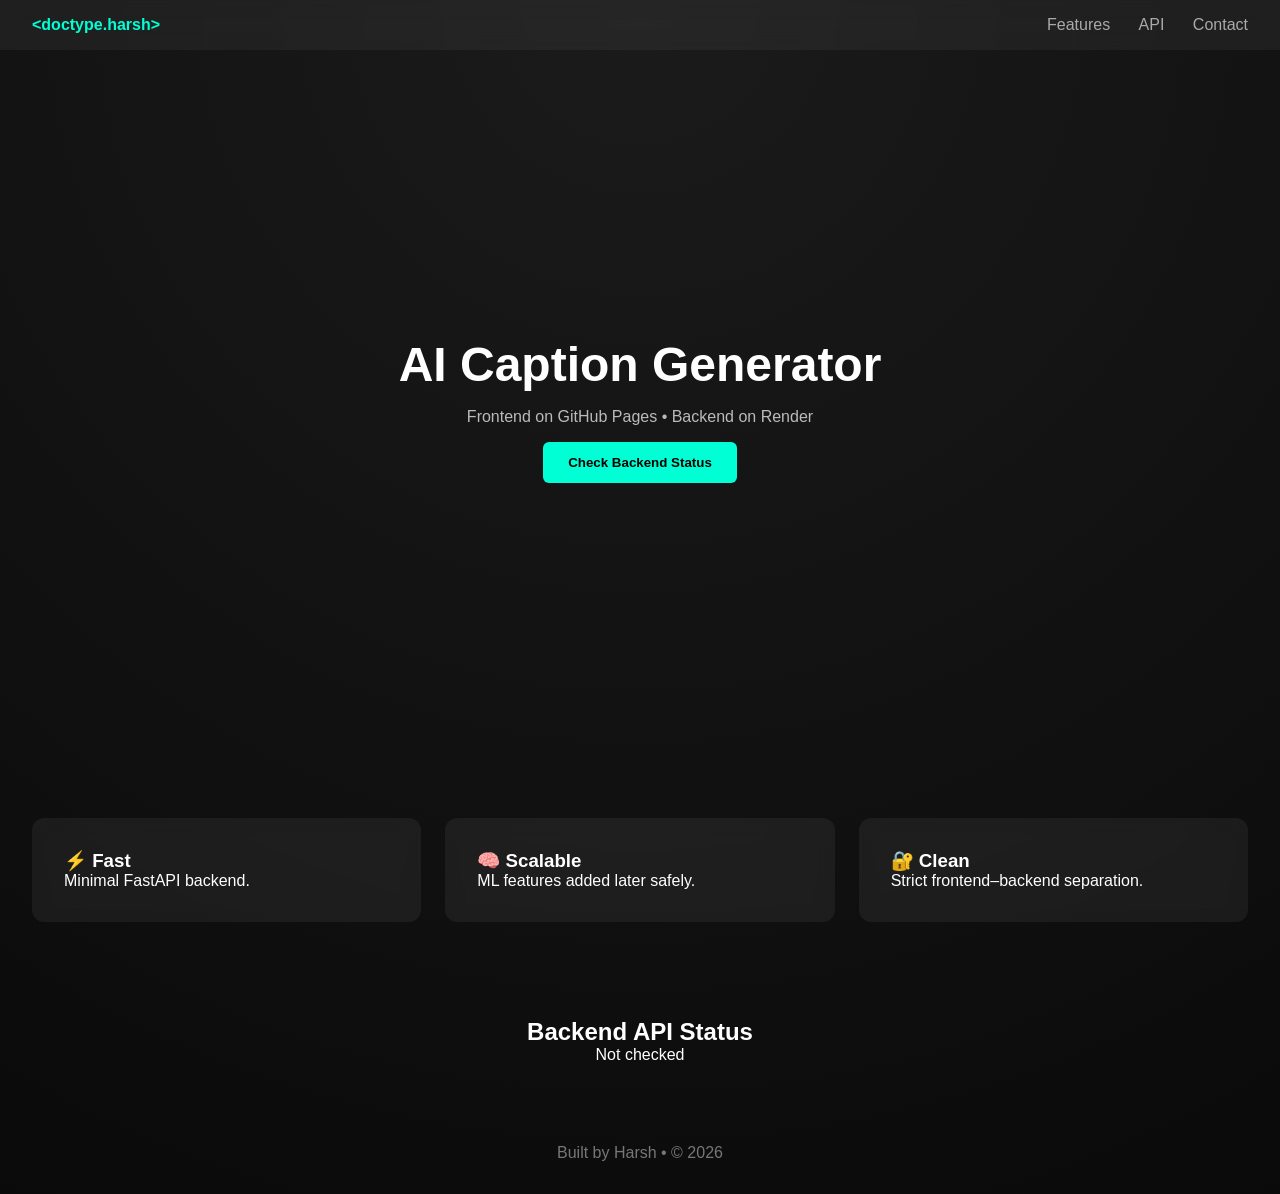
==== docs/index.html @ 2001a4e3 "reset backend to minimal stable version" ====
<!DOCTYPE html>
<html lang="en">
<head>
  <meta charset="UTF-8" />
  <meta name="viewport" content="width=device-width, initial-scale=1.0" />
  <title>Doctype Harsh | Caption App</title>
  <link rel="stylesheet" href="style.css" />
</head>
<body>

  <header class="navbar">
    <div class="logo">&lt;doctype.harsh&gt;</div>
    <nav>
      <a href="#features">Features</a>
      <a href="#status">API</a>
      <a href="#contact">Contact</a>
    </nav>
  </header>

  <section class="hero">
    <h1>AI Caption Generator</h1>
    <p>Frontend on GitHub Pages • Backend on Render</p>
    <button onclick="checkAPI()">Check Backend Status</button>
  </section>

  <section id="features" class="features">
    <div class="card">
      <h3>⚡ Fast</h3>
      <p>Minimal FastAPI backend.</p>
    </div>
    <div class="card">
      <h3>🧠 Scalable</h3>
      <p>ML features added later safely.</p>
    </div>
    <div class="card">
      <h3>🔐 Clean</h3>
      <p>Strict frontend–backend separation.</p>
    </div>
  </section>

  <section id="status" class="status">
    <h2>Backend API Status</h2>
    <p id="apiStatus">Not checked</p>
  </section>

  <footer id="contact">
    <p>Built by Harsh • © 2026</p>
  </footer>

  <script src="script.js"></script>
</body>
</html>
---- docs/style.css ----
* {
  margin: 0;
  padding: 0;
  box-sizing: border-box;
  font-family: "Segoe UI", sans-serif;
}

body {
  background: radial-gradient(circle at top, #1b1b1b, #0a0a0a);
  color: #ffffff;
}

.navbar {
  display: flex;
  justify-content: space-between;
  padding: 1rem 2rem;
  background: rgba(255, 255, 255, 0.05);
  backdrop-filter: blur(10px);
}

.logo {
  color: #00ffd5;
  font-weight: bold;
}

.navbar a {
  margin-left: 1.5rem;
  text-decoration: none;
  color: #aaa;
}

.navbar a:hover {
  color: #fff;
}

.hero {
  min-height: 80vh;
  display: flex;
  flex-direction: column;
  align-items: center;
  justify-content: center;
  text-align: center;
}

.hero h1 {
  font-size: 3rem;
}

.hero p {
  margin: 1rem 0;
  color: #bbb;
}

.hero button {
  padding: 0.8rem 1.6rem;
  border: none;
  border-radius: 6px;
  background: #00ffd5;
  color: #000;
  font-weight: bold;
  cursor: pointer;
}

.features {
  padding: 3rem 2rem;
  display: grid;
  grid-template-columns: repeat(auto-fit, minmax(250px, 1fr));
  gap: 1.5rem;
}

.card {
  background: rgba(255, 255, 255, 0.06);
  padding: 2rem;
  border-radius: 12px;
  backdrop-filter: blur(8px);
}

.status {
  text-align: center;
  padding: 3rem 2rem;
}

footer {
  text-align: center;
  padding: 2rem;
  color: #777;
}
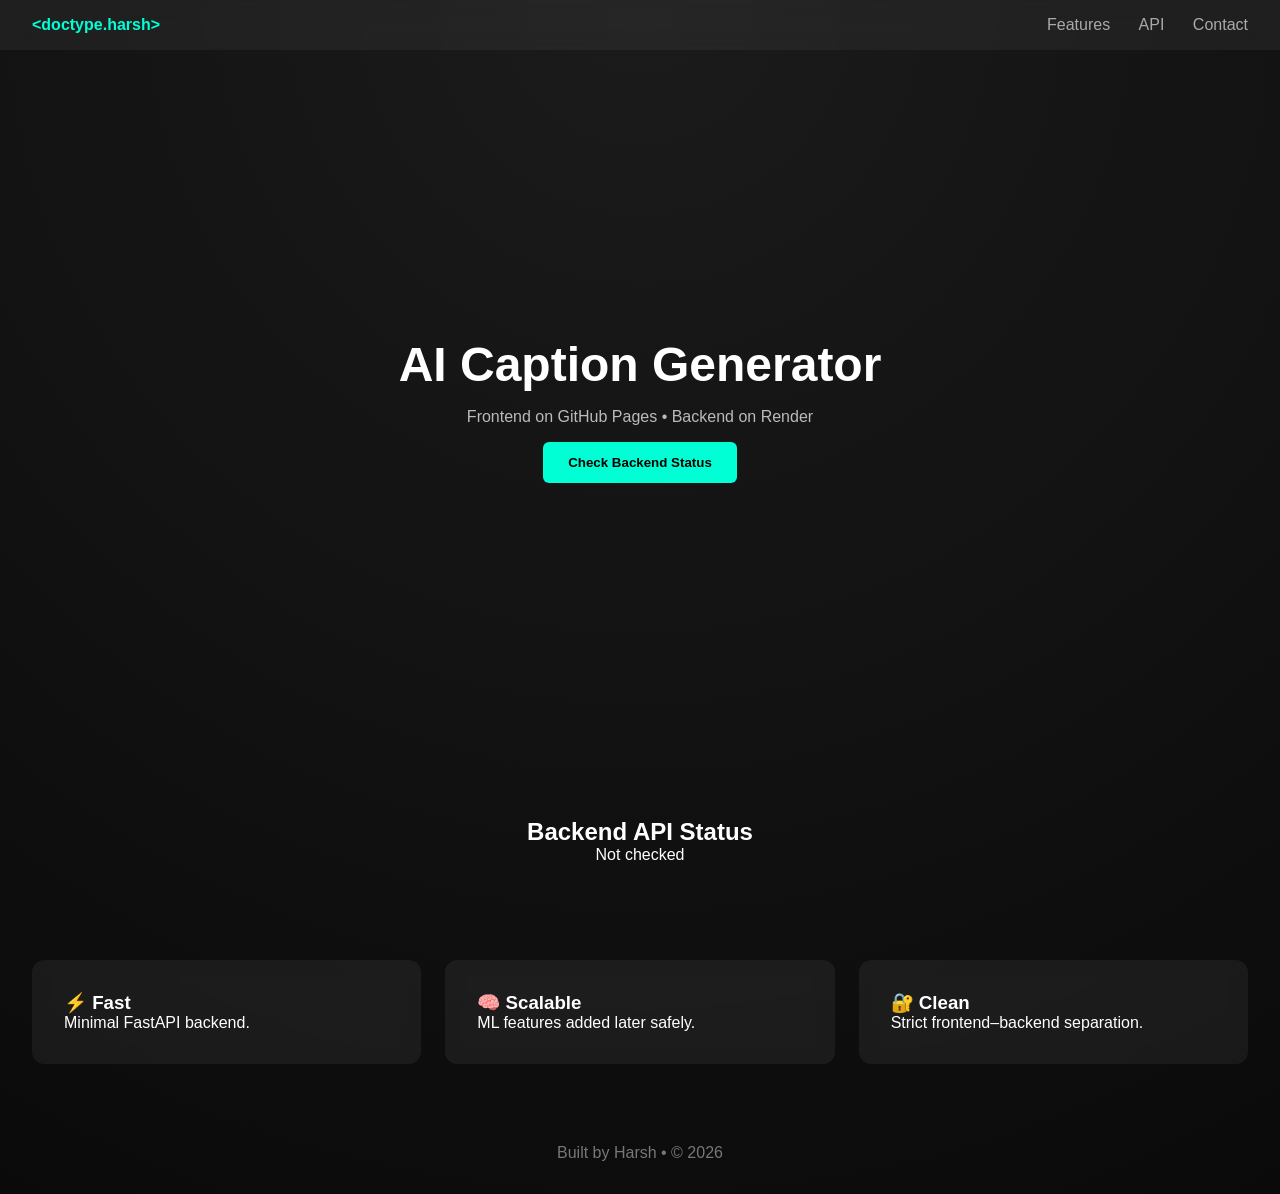
==== commit e742640d: "what you changed" ====
--- a/docs/index.html
+++ b/docs/index.html
@@ -23,6 +23,11 @@
     <button onclick="checkAPI()">Check Backend Status</button>
   </section>
 
+  <section id="status" class="status">
+    <h2>Backend API Status</h2>
+    <p id="apiStatus">Not checked</p>
+  </section>
+  
   <section id="features" class="features">
     <div class="card">
       <h3>⚡ Fast</h3>
@@ -38,10 +43,7 @@
     </div>
   </section>
 
-  <section id="status" class="status">
-    <h2>Backend API Status</h2>
-    <p id="apiStatus">Not checked</p>
-  </section>
+
 
   <footer id="contact">
     <p>Built by Harsh • © 2026</p>
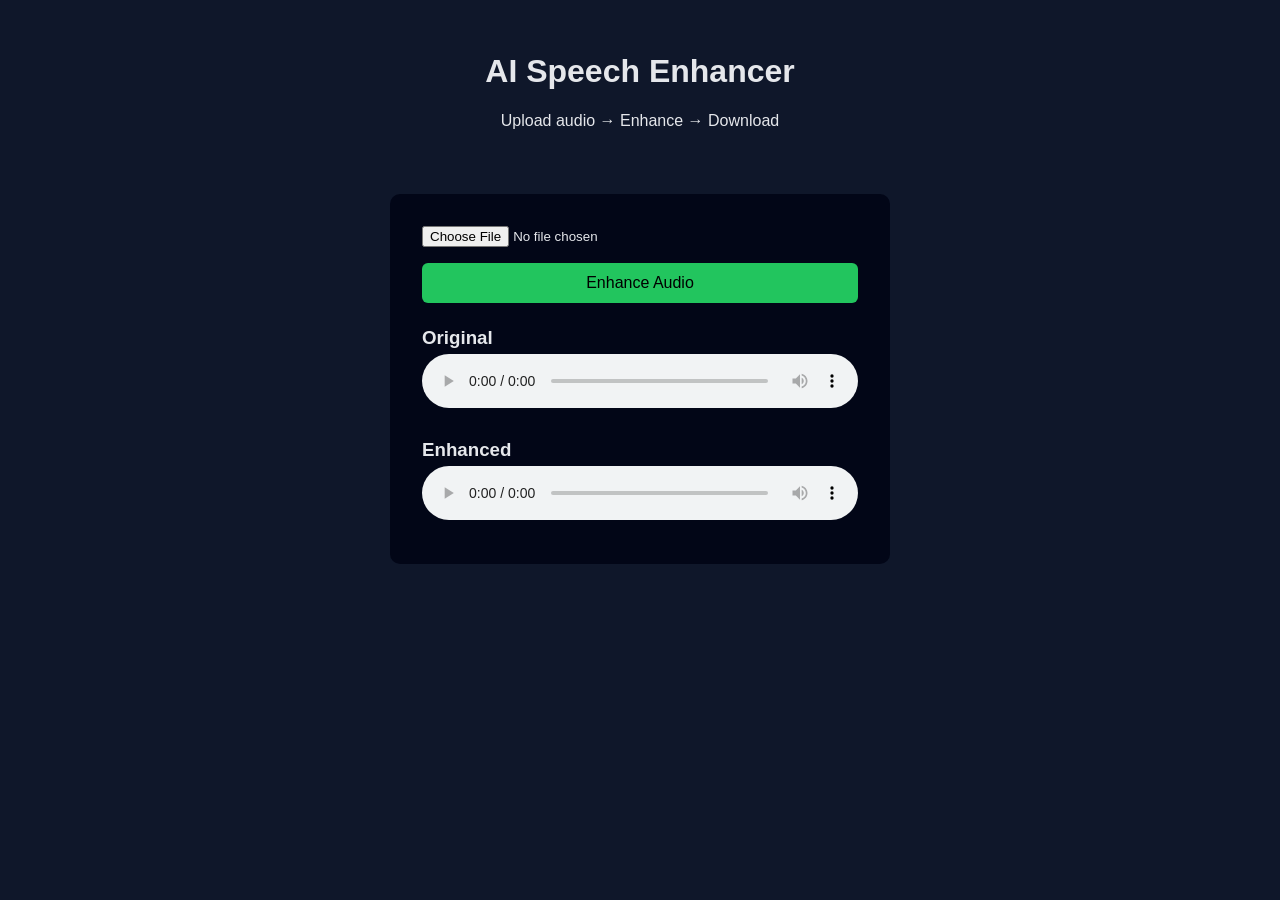
==== commit cc1f3ff5: "Add config and audio validation utilities" ====
--- a/docs/index.html
+++ b/docs/index.html
@@ -2,52 +2,40 @@
 <html lang="en">
 <head>
   <meta charset="UTF-8" />
+  <title>AI Speech Enhancer</title>
   <meta name="viewport" content="width=device-width, initial-scale=1.0" />
-  <title>Doctype Harsh | Caption App</title>
   <link rel="stylesheet" href="style.css" />
 </head>
 <body>
 
-  <header class="navbar">
-    <div class="logo">&lt;doctype.harsh&gt;</div>
-    <nav>
-      <a href="#features">Features</a>
-      <a href="#status">API</a>
-      <a href="#contact">Contact</a>
-    </nav>
+  <header>
+    <h1>AI Speech Enhancer</h1>
+    <p>Upload audio → Enhance → Download</p>
   </header>
 
-  <section class="hero">
-    <h1>AI Caption Generator</h1>
-    <p>Frontend on GitHub Pages • Backend on Render</p>
-    <button onclick="checkAPI()">Check Backend Status</button>
-  </section>
+  <main>
+    <div class="card">
 
-  <section id="status" class="status">
-    <h2>Backend API Status</h2>
-    <p id="apiStatus">Not checked</p>
-  </section>
-  
-  <section id="features" class="features">
-    <div class="card">
-      <h3>⚡ Fast</h3>
-      <p>Minimal FastAPI backend.</p>
+      <input type="file" id="audioInput" accept="audio/*" />
+      <button id="enhanceBtn">Enhance Audio</button>
+
+      <div id="status" class="status"></div>
+
+      <div class="players">
+        <div>
+          <h3>Original</h3>
+          <audio id="originalAudio" controls></audio>
+        </div>
+
+        <div>
+          <h3>Enhanced</h3>
+          <audio id="enhancedAudio" controls></audio>
+          <a id="downloadLink" download="enhanced.wav">Download Enhanced Audio</a>
+        </div>
+      </div>
+
     </div>
-    <div class="card">
-      <h3>🧠 Scalable</h3>
-      <p>ML features added later safely.</p>
-    </div>
-    <div class="card">
-      <h3>🔐 Clean</h3>
-      <p>Strict frontend–backend separation.</p>
-    </div>
-  </section>
-
-
-
-  <footer id="contact">
-    <p>Built by Harsh • © 2026</p>
-  </footer>
+  </main>
 
   <script src="script.js"></script>
 </body>
--- a/docs/style.css
+++ b/docs/style.css
@@ -1,87 +1,74 @@
 * {
-  margin: 0;
-  padding: 0;
   box-sizing: border-box;
-  font-family: "Segoe UI", sans-serif;
+  font-family: Arial, sans-serif;
 }
 
 body {
-  background: radial-gradient(circle at top, #1b1b1b, #0a0a0a);
-  color: #ffffff;
+  margin: 0;
+  background: #0f172a;
+  color: #e5e7eb;
 }
 
-.navbar {
-  display: flex;
-  justify-content: space-between;
-  padding: 1rem 2rem;
-  background: rgba(255, 255, 255, 0.05);
-  backdrop-filter: blur(10px);
+header {
+  text-align: center;
+  padding: 2rem;
 }
 
-.logo {
-  color: #00ffd5;
-  font-weight: bold;
+main {
+  display: flex;
+  justify-content: center;
+  padding: 1rem;
 }
 
-.navbar a {
-  margin-left: 1.5rem;
-  text-decoration: none;
-  color: #aaa;
+.card {
+  background: #020617;
+  padding: 2rem;
+  border-radius: 10px;
+  max-width: 500px;
+  width: 100%;
 }
 
-.navbar a:hover {
-  color: #fff;
+input[type="file"] {
+  width: 100%;
+  margin-bottom: 1rem;
 }
 
-.hero {
-  min-height: 80vh;
-  display: flex;
-  flex-direction: column;
-  align-items: center;
-  justify-content: center;
-  text-align: center;
-}
-
-.hero h1 {
-  font-size: 3rem;
-}
-
-.hero p {
-  margin: 1rem 0;
-  color: #bbb;
-}
-
-.hero button {
-  padding: 0.8rem 1.6rem;
+button {
+  width: 100%;
+  padding: 0.7rem;
+  background: #22c55e;
+  color: #000;
   border: none;
   border-radius: 6px;
-  background: #00ffd5;
-  color: #000;
-  font-weight: bold;
+  font-size: 1rem;
   cursor: pointer;
 }
 
-.features {
-  padding: 3rem 2rem;
-  display: grid;
-  grid-template-columns: repeat(auto-fit, minmax(250px, 1fr));
-  gap: 1.5rem;
-}
-
-.card {
-  background: rgba(255, 255, 255, 0.06);
-  padding: 2rem;
-  border-radius: 12px;
-  backdrop-filter: blur(8px);
+button:hover {
+  opacity: 0.9;
 }
 
 .status {
-  text-align: center;
-  padding: 3rem 2rem;
+  margin-top: 1rem;
+  font-size: 0.9rem;
 }
 
-footer {
-  text-align: center;
-  padding: 2rem;
-  color: #777;
+.players {
+  margin-top: 1.5rem;
 }
+
+.players h3 {
+  margin-bottom: 0.3rem;
+}
+
+audio {
+  width: 100%;
+  margin-bottom: 0.5rem;
+}
+
+#downloadLink {
+  display: none;
+  color: #22c55e;
+  text-decoration: none;
+  font-size: 0.9rem;
+}
